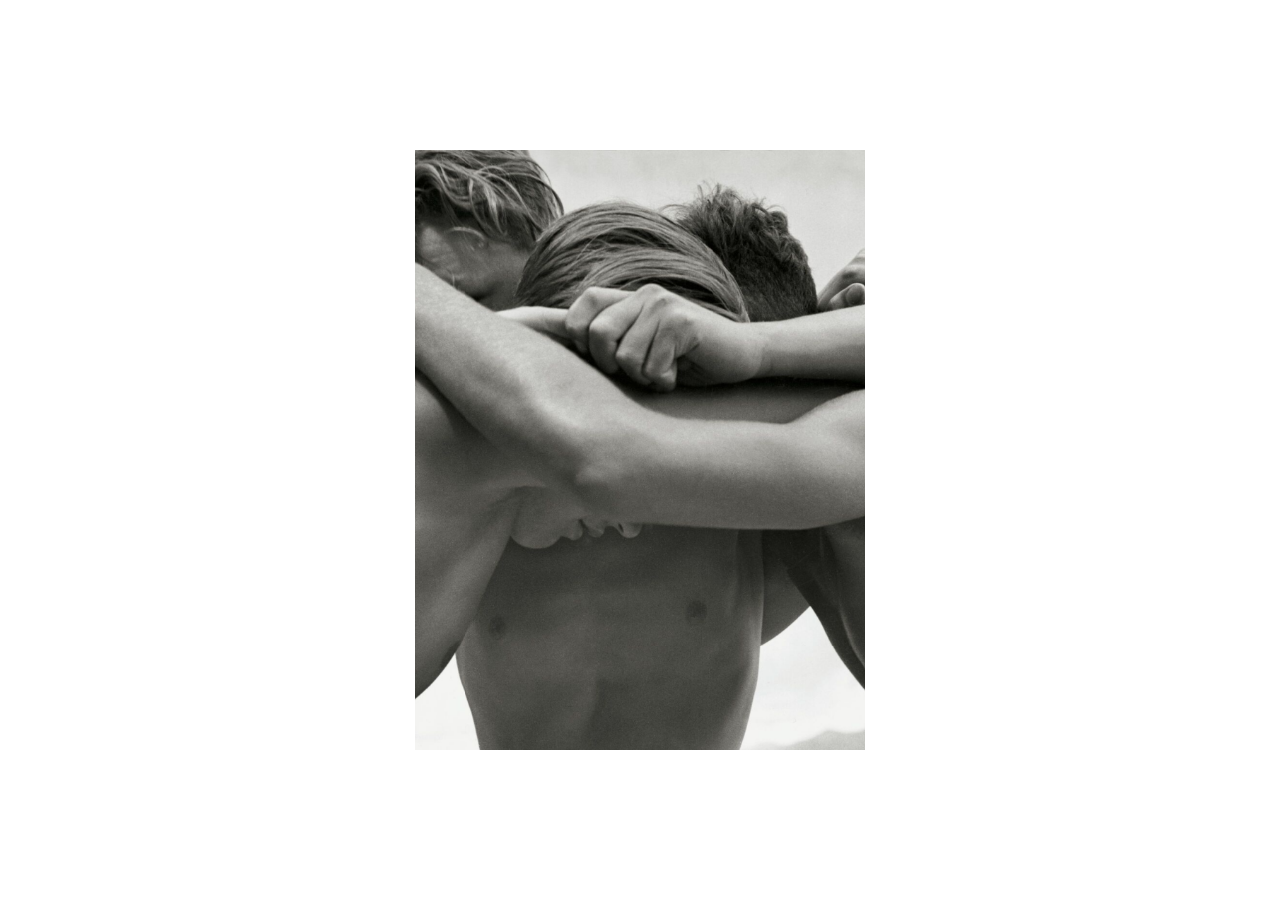
==== index.html @ fc48e7fa "moved folder back" ====
<!DOCTYPE html>
<html lang="en">
<head>
    <meta charset="UTF-8">
    <meta name="viewport" content="width=device-width, initial-scale=1.0">
    <title>Photographers In Fashion</title>
    <link rel="stylesheet" href="styles.css">
    <!-- Opengraph image -->
    <meta property="og:title" content="Photographers In Fashion">
    <meta property="og:description" content="A directory of fashion photographers">
    <meta property="og:url" content="https://www.photographersinfashion.com">
    <meta property="og:image" content="https://i.imgur.com/vvvrTBa.png">
    <meta property="og:site_name" content="Photographers In Fashion">
    <meta name="twitter:card" content="summary_large_image">
    <meta property="twitter:title" content="Photographers In Fashion">
    <meta property="twitter:description" content="A directory of fashion photographers">
    <meta property="twitter:image" content="https://i.imgur.com/vvvrTBa.png">
    <!--Google Fonts -->
    <link rel="preconnect" href="https://fonts.googleapis.com">
    <link rel="preconnect" href="https://fonts.gstatic.com" crossorigin>
    <link href="https://fonts.googleapis.com/css2?family=Baskervville:ital@0;1&display=swap" rel="stylesheet">
    <link href="https://fonts.googleapis.com/css2?family=Anton&family=Baskervville:ital@0;1&display=swap" rel="stylesheet">
    <!-- Favicon -->
    <link rel="icon" href="https://i.imgur.com/HeJsf5F.png" type="image/x-icon">
    <!-- Google tag (gtag.js) -->
    <script async src="https://www.googletagmanager.com/gtag/js?id=G-CCF45LTZXL"></script>
    <script>
      window.dataLayer = window.dataLayer || [];
      function gtag(){dataLayer.push(arguments);}
      gtag('js', new Date());

      gtag('config', 'G-CCF45LTZXL');
    </script>

</head>
<body>
    <div class="splash">
    <div class="container">
        <div class="image-box"><img src="images/bailey.png" alt="Image description"></div>
        <div class="image-box"><img src="images/faye.png" alt="Image description"></div>
        <div class="image-box"><img src="images/irving.png" alt="Image description"></div>
        <div class="image-box"><img src="images/herbert.png" alt="Image description"></div>
        <div class="image-box"><img src="images/kate.png" alt="Image description"></div>
        <div class="image-box"><img src="images/testino.png" alt="Image description"></div>
        <div class="image-box"><img src="images/herbert2.png" alt="Image description"></div>
        <div class="image-box"><img src="images/naomi.png" alt="Image description"></div>
        <div class="image-box"><img src="images/testino3.png" alt="Image description"></div>
        <div class="image-box"><img src="images/andy.png" alt="Image description"></div>
        <div class="image-box"><img src="images/sarah.png" alt="Image description"></div>
        <div class="image-box"><img src="images/jeurgen.png" alt="Image description"></div>
        <div class="image-box"><img src="images/karl.png" alt="Image description"></div>
        <div class="image-box"><img src="images/naomi2.png" alt="Image description"></div>
        <div class="image-box"><img src="images/picasso.png" alt="Image description"></div>
        <!-- More image boxes -->
    </div>
 <script>
    window.onload = function() {
        var currentIndex = 0;
        var images = document.querySelectorAll('.container .image-box');
        var interval = 200; // Interval in milliseconds
        var totalImages = images.length;
        var imagesShown = 0;

        function showNextImage() {
            // Hide the current image
            if (currentIndex < images.length) {
                images[currentIndex].style.display = 'none';
            }

            // Increment the index and the counter
            currentIndex++;
            imagesShown++;

            if (currentIndex >= images.length) {
                if (imagesShown >= totalImages) {
                    // Redirect to a new page after the last image
                    window.location.href = 'signup.html'; // Change to your desired URL
                    return;
                }
                currentIndex = 0;
            }

            // Show the next image
            images[currentIndex].style.display = 'block';
        }

        // Initially show the first image and hide others
        images.forEach((img, index) => {
            img.style.display = index === 0 ? 'block' : 'none';
        });

        // Set the interval for the slideshow
        setInterval(showNextImage, interval);
    };
</script>

</body>
</html>
---- styles.css ----
body {
    margin: 0;
}

.container {
    display: flex; /* or 'grid' */
    flex-wrap: wrap;
    justify-content: center;
    align-items: center;
    width: 100%; /* Adjust as needed */
    height: 100vh;
    margin: auto; /* Centering the container */
    
}

.image-box {
    width: 450px; /* Adjust the size as needed */
    height: 600px; /* Adjust the size as needed */
    margin: 5px;
    transition: all 0.9s ease-in-out;   
}

.image-box img {
    width: 100%;
    height: 100%;
    object-fit: cover; /* This ensures the aspect ratio is maintained */
}

/* Optional: Styling for hidden images */
.image-box[style*="display: none"] {
    display: none;
    opacity: 0;
}
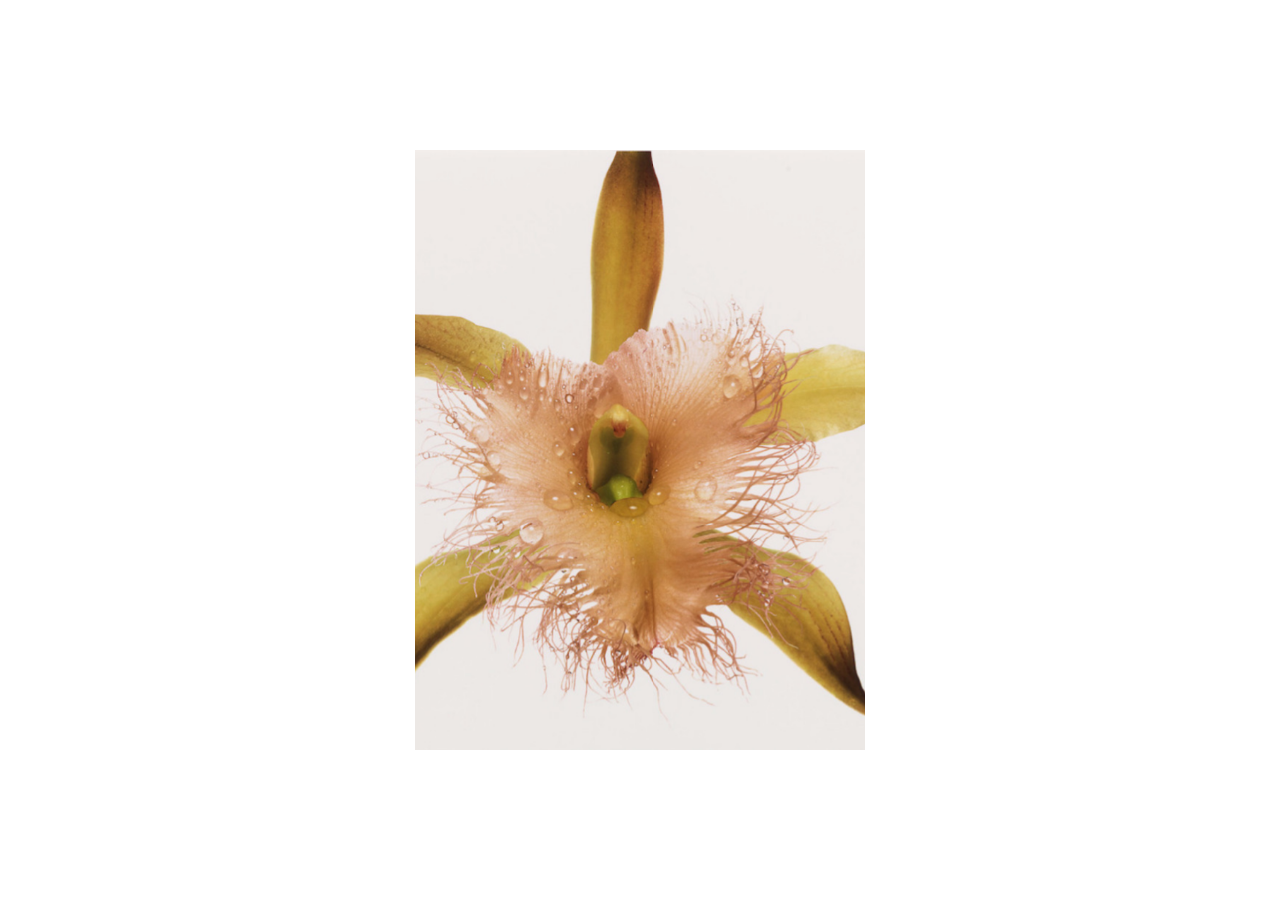
==== commit fac02b3c: "deleted and readded files" ====
--- a/index.html
+++ b/index.html
@@ -34,7 +34,7 @@
 
 </head>
 <body>
-    <div class="splash">
+    <div class="maincontainer">
     <div class="container">
         <div class="image-box"><img src="images/bailey.png" alt="Image description"></div>
         <div class="image-box"><img src="images/faye.png" alt="Image description"></div>
@@ -53,46 +53,7 @@
         <div class="image-box"><img src="images/picasso.png" alt="Image description"></div>
         <!-- More image boxes -->
     </div>
- <script>
-    window.onload = function() {
-        var currentIndex = 0;
-        var images = document.querySelectorAll('.container .image-box');
-        var interval = 200; // Interval in milliseconds
-        var totalImages = images.length;
-        var imagesShown = 0;
-
-        function showNextImage() {
-            // Hide the current image
-            if (currentIndex < images.length) {
-                images[currentIndex].style.display = 'none';
-            }
-
-            // Increment the index and the counter
-            currentIndex++;
-            imagesShown++;
-
-            if (currentIndex >= images.length) {
-                if (imagesShown >= totalImages) {
-                    // Redirect to a new page after the last image
-                    window.location.href = 'signup.html'; // Change to your desired URL
-                    return;
-                }
-                currentIndex = 0;
-            }
-
-            // Show the next image
-            images[currentIndex].style.display = 'block';
-        }
-
-        // Initially show the first image and hide others
-        images.forEach((img, index) => {
-            img.style.display = index === 0 ? 'block' : 'none';
-        });
-
-        // Set the interval for the slideshow
-        setInterval(showNextImage, interval);
-    };
-</script>
-
+    </div>
+    <script src="script.js"></script>
 </body>
 </html>
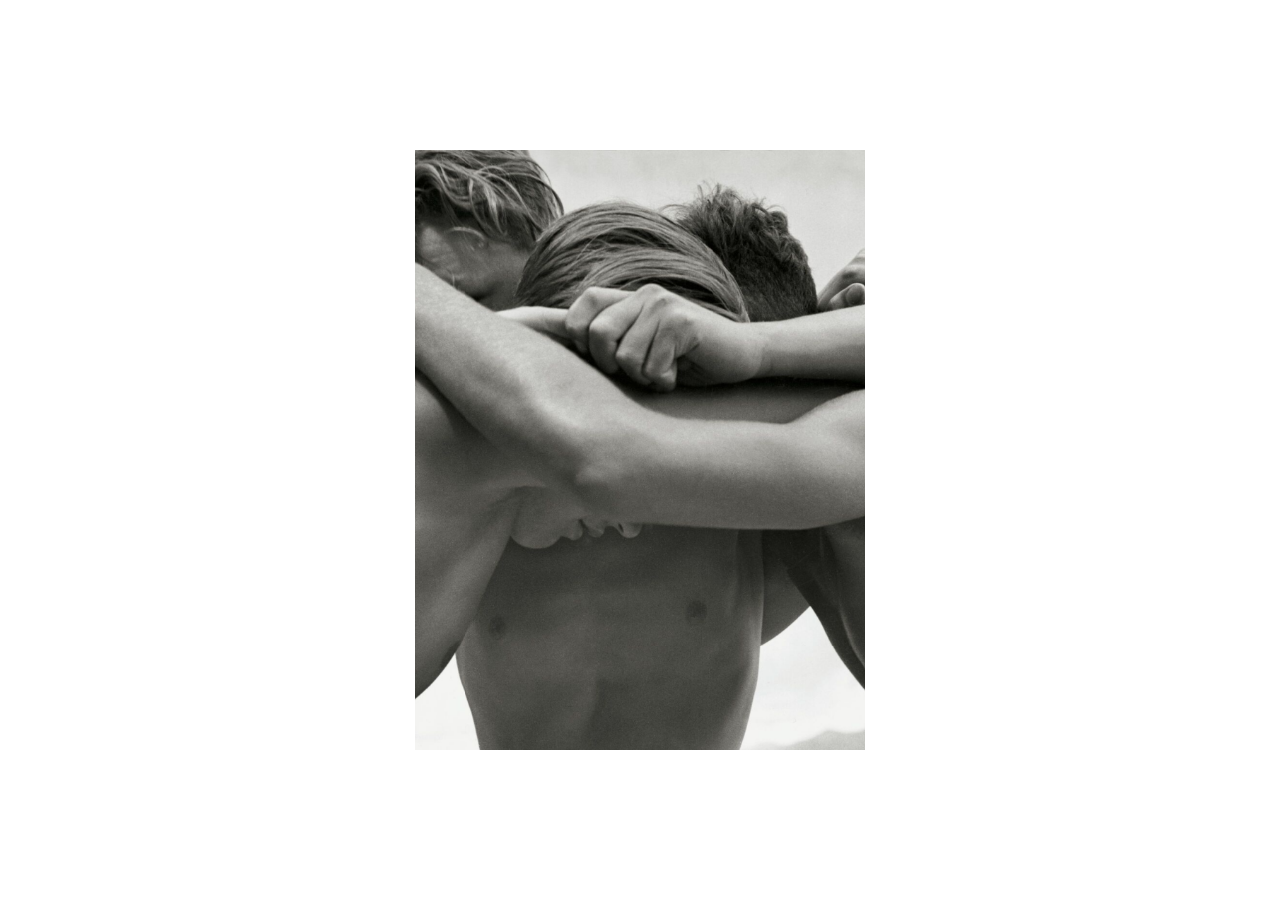
==== commit 46f5357a: "html" ====
--- a/index.html
+++ b/index.html
@@ -36,21 +36,21 @@
 <body>
     <div class="maincontainer">
     <div class="container">
-        <div class="image-box"><img src="images/bailey.png" alt="Image description"></div>
-        <div class="image-box"><img src="images/faye.png" alt="Image description"></div>
-        <div class="image-box"><img src="images/irving.png" alt="Image description"></div>
-        <div class="image-box"><img src="images/herbert.png" alt="Image description"></div>
-        <div class="image-box"><img src="images/kate.png" alt="Image description"></div>
-        <div class="image-box"><img src="images/testino.png" alt="Image description"></div>
-        <div class="image-box"><img src="images/herbert2.png" alt="Image description"></div>
-        <div class="image-box"><img src="images/naomi.png" alt="Image description"></div>
-        <div class="image-box"><img src="images/testino3.png" alt="Image description"></div>
-        <div class="image-box"><img src="images/andy.png" alt="Image description"></div>
-        <div class="image-box"><img src="images/sarah.png" alt="Image description"></div>
-        <div class="image-box"><img src="images/jeurgen.png" alt="Image description"></div>
-        <div class="image-box"><img src="images/karl.png" alt="Image description"></div>
-        <div class="image-box"><img src="images/naomi2.png" alt="Image description"></div>
-        <div class="image-box"><img src="images/picasso.png" alt="Image description"></div>
+        <div class="image-box"><img src="images/bailey.png" alt="Image description" loading="eager"></div>
+        <div class="image-box"><img src="images/faye.png" alt="Image description" loading="lazy"></div>
+        <div class="image-box"><img src="images/irving.png" alt="Image description" loading="lazy"></div>
+        <div class="image-box"><img src="images/herbert.png" alt="Image description" loading="lazy"></div>
+        <div class="image-box"><img src="images/kate.png" alt="Image description" loading="lazy"></div>
+        <div class="image-box"><img src="images/testino.png" alt="Image description" loading="lazy"></div>
+        <div class="image-box"><img src="images/herbert2.png" alt="Image description" loading="lazy"></div>
+        <div class="image-box"><img src="images/naomi.png" alt="Image description" loading="lazy"></div>
+        <div class="image-box"><img src="images/testino3.png" alt="Image description" loading="lazy"></div>
+        <div class="image-box"><img src="images/andy.png" alt="Image description" loading="lazy"></div>
+        <div class="image-box"><img src="images/sarah.png" alt="Image description" loading="lazy"></div>
+        <div class="image-box"><img src="images/jeurgen.png" alt="Image description" loading="lazy"></div>
+        <div class="image-box"><img src="images/karl.png" alt="Image description" loading="lazy"></div>
+        <div class="image-box"><img src="images/naomi2.png" alt="Image description" loading="lazy"></div>
+        <div class="image-box"><img src="images/picasso.png" alt="Image description" loading="lazy"></div>
         <!-- More image boxes -->
     </div>
     </div>
--- a/styles.css
+++ b/styles.css
@@ -14,10 +14,16 @@
 }
 
 .image-box {
-    width: 450px; /* Adjust the size as needed */
-    height: 600px; /* Adjust the size as needed */
+    width: 450px;
+    height: 600px;
     margin: 5px;
-    transition: all 0.9s ease-in-out;   
+    transition: all 0.9s ease-in-out;
+    display: none; /* Hide all images initially */
+}
+
+/* Show only the first image-box */
+.container .image-box:first-child {
+    display: block;
 }
 
 .image-box img {
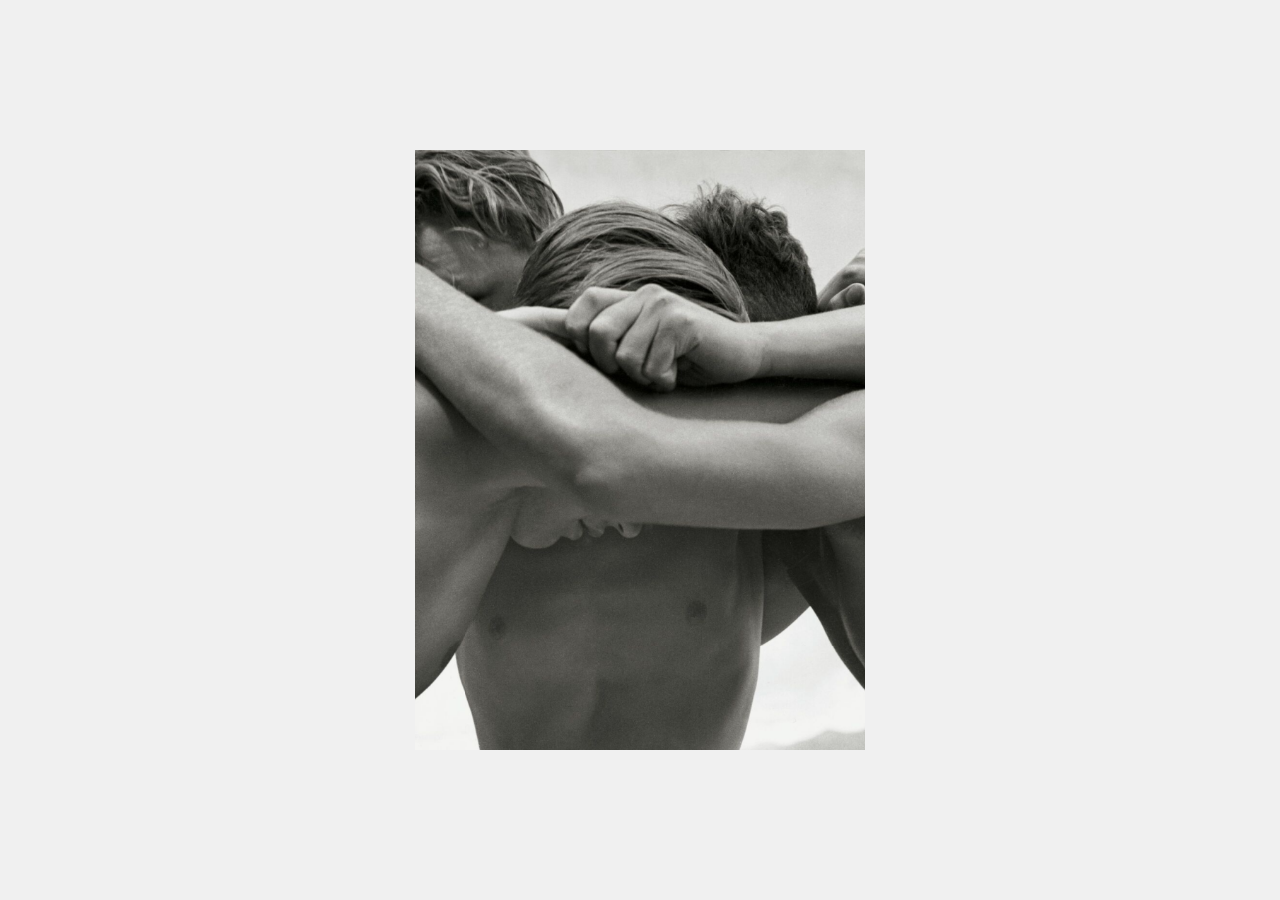
==== commit e4d30b39: "changes" ====
--- a/index.html
+++ b/index.html
@@ -34,25 +34,8 @@
 
 </head>
 <body>
-    <div class="maincontainer">
-    <div class="container">
-        <div class="image-box"><img src="images/bailey.png" alt="Image description" loading="eager"></div>
-        <div class="image-box"><img src="images/faye.png" alt="Image description" loading="lazy"></div>
-        <div class="image-box"><img src="images/irving.png" alt="Image description" loading="lazy"></div>
-        <div class="image-box"><img src="images/herbert.png" alt="Image description" loading="lazy"></div>
-        <div class="image-box"><img src="images/kate.png" alt="Image description" loading="lazy"></div>
-        <div class="image-box"><img src="images/testino.png" alt="Image description" loading="lazy"></div>
-        <div class="image-box"><img src="images/herbert2.png" alt="Image description" loading="lazy"></div>
-        <div class="image-box"><img src="images/naomi.png" alt="Image description" loading="lazy"></div>
-        <div class="image-box"><img src="images/testino3.png" alt="Image description" loading="lazy"></div>
-        <div class="image-box"><img src="images/andy.png" alt="Image description" loading="lazy"></div>
-        <div class="image-box"><img src="images/sarah.png" alt="Image description" loading="lazy"></div>
-        <div class="image-box"><img src="images/jeurgen.png" alt="Image description" loading="lazy"></div>
-        <div class="image-box"><img src="images/karl.png" alt="Image description" loading="lazy"></div>
-        <div class="image-box"><img src="images/naomi2.png" alt="Image description" loading="lazy"></div>
-        <div class="image-box"><img src="images/picasso.png" alt="Image description" loading="lazy"></div>
-        <!-- More image boxes -->
-    </div>
+    <div id="image-container">
+        <img id="image" src="bailey.png" alt="Image"/>
     </div>
     <script src="script.js"></script>
 </body>
--- a/styles.css
+++ b/styles.css
@@ -1,39 +1,24 @@
-body {
-    margin: 0;
+body, html {
+  height: 100%;
+  margin: 0;
+  display: flex;
+  justify-content: center;
+  align-items: center;
+  background-color: #f0f0f0; /* Example background color */
 }
 
-.container {
-    display: flex; /* or 'grid' */
-    flex-wrap: wrap;
-    justify-content: center;
-    align-items: center;
-    width: 100%; /* Adjust as needed */
-    height: 100vh;
-    margin: auto; /* Centering the container */
-    
+#image-container {
+  width: 450px;
+  height: 600px;
+  overflow: hidden;
+  position: relative;
 }
 
-.image-box {
-    width: 450px;
-    height: 600px;
-    margin: 5px;
-    transition: all 0.9s ease-in-out;
-    display: none; /* Hide all images initially */
+img {
+  width: 100%;
+  height: 100%;
+  position: absolute;
+  transition: opacity 1.5s;
+  object-fit: cover;
 }
 
-/* Show only the first image-box */
-.container .image-box:first-child {
-    display: block;
-}
-
-.image-box img {
-    width: 100%;
-    height: 100%;
-    object-fit: cover; /* This ensures the aspect ratio is maintained */
-}
-
-/* Optional: Styling for hidden images */
-.image-box[style*="display: none"] {
-    display: none;
-    opacity: 0;
-}
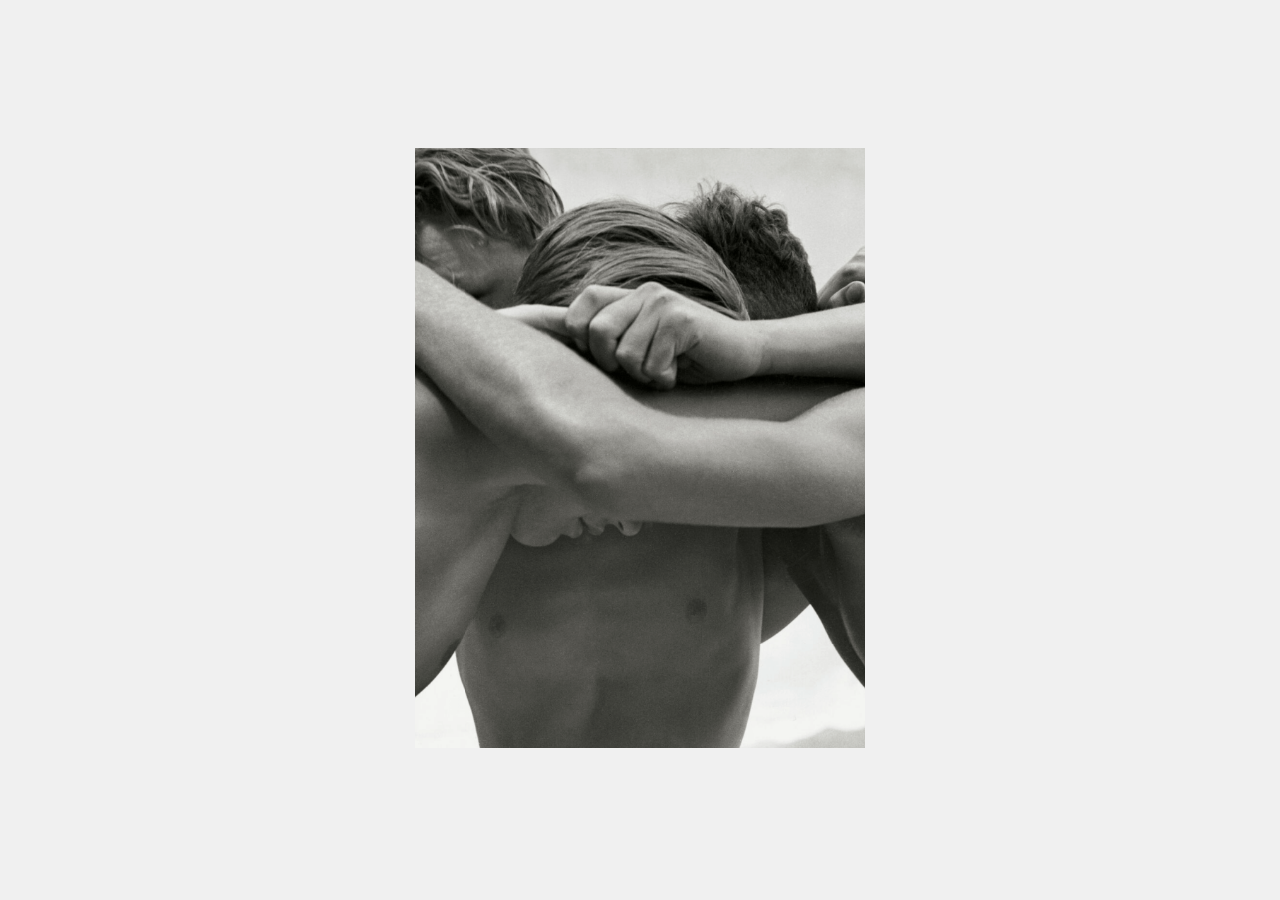
==== commit 0974499c: "added changes" ====
--- a/index.html
+++ b/index.html
@@ -34,8 +34,25 @@
 
 </head>
 <body>
-    <div id="image-container">
-        <img id="image" src="bailey.png" alt="Image"/>
+    <div class="maincontainer">
+    <div class="container">
+        <div class="image-box"><img src="bailey.png" alt="Image description" ></div>
+        <div class="image-box"><img src="faye.png" alt="Image description"></div>
+        <div class="image-box"><img src="irving.png" alt="Image description"></div>
+        <div class="image-box"><img src="herbert.png" alt="Image description"></div>
+        <div class="image-box"><img src="kate.png" alt="Image description"></div>
+        <div class="image-box"><img src="testino.png" alt="Image description"></div>
+        <div class="image-box"><img src="herbert2.png" alt="Image description"></div>
+        <div class="image-box"><img src="naomi.png" alt="Image description"></div>
+        <div class="image-box"><img src="testino3.png" alt="Image description"></div>
+        <div class="image-box"><img src="andy.png" alt="Image description"></div>
+        <div class="image-box"><img src="sarah.png" alt="Image description"></div>
+        <div class="image-box"><img src="jeurgen.png" alt="Image description"></div>
+        <div class="image-box"><img src="karl.png" alt="Image description"></div>
+        <div class="image-box"><img src="naomi2.png" alt="Image description"></div>
+        <div class="image-box"><img src="picasso.png" alt="Image description"></div>
+        <!-- More image boxes -->
+    </div>
     </div>
     <script src="script.js"></script>
 </body>
--- a/styles.css
+++ b/styles.css
@@ -7,18 +7,22 @@
   background-color: #f0f0f0; /* Example background color */
 }
 
-#image-container {
+/* Optional: Style the container */
+.container {
+  max-width: 600px; /* Adjust the width as needed */
+  margin: auto;
+  position: relative; 
+}
+
+
+img {
   width: 450px;
   height: 600px;
-  overflow: hidden;
-  position: relative;
-}
-
-img {
-  width: 100%;
-  height: 100%;
-  position: absolute;
-  transition: opacity 1.5s;
   object-fit: cover;
 }
 
+.image-box {
+  display: none; /* Hide all images initially */
+  text-align: center; /* Center the images */
+}
+
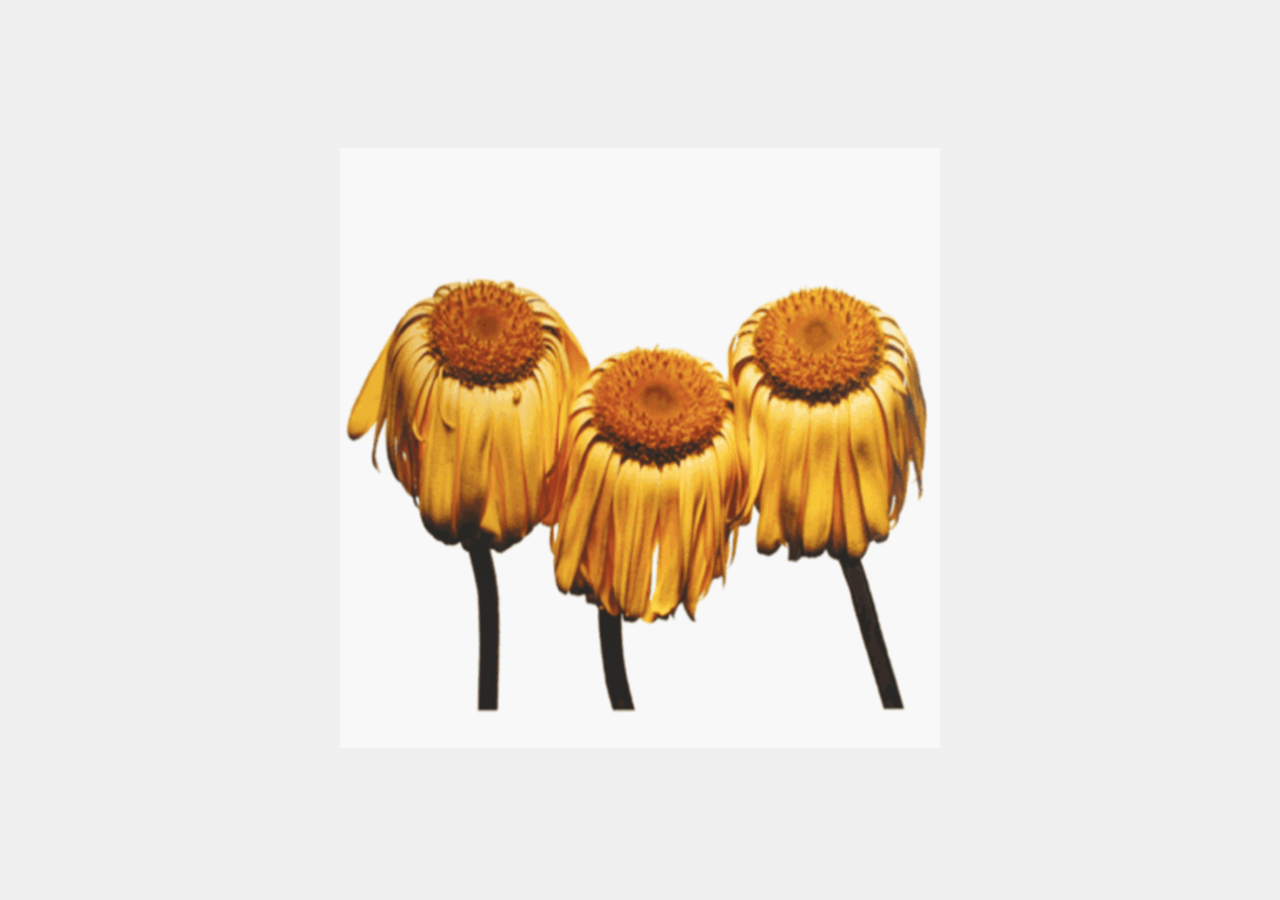
==== commit 1431f7d5: "gif" ====
--- a/index.html
+++ b/index.html
@@ -36,22 +36,7 @@
 <body>
     <div class="maincontainer">
     <div class="container">
-        <div class="image-box"><img src="bailey.png" alt="Image description" ></div>
-        <div class="image-box"><img src="faye.png" alt="Image description"></div>
-        <div class="image-box"><img src="irving.png" alt="Image description"></div>
-        <div class="image-box"><img src="herbert.png" alt="Image description"></div>
-        <div class="image-box"><img src="kate.png" alt="Image description"></div>
-        <div class="image-box"><img src="testino.png" alt="Image description"></div>
-        <div class="image-box"><img src="herbert2.png" alt="Image description"></div>
-        <div class="image-box"><img src="naomi.png" alt="Image description"></div>
-        <div class="image-box"><img src="testino3.png" alt="Image description"></div>
-        <div class="image-box"><img src="andy.png" alt="Image description"></div>
-        <div class="image-box"><img src="sarah.png" alt="Image description"></div>
-        <div class="image-box"><img src="jeurgen.png" alt="Image description"></div>
-        <div class="image-box"><img src="karl.png" alt="Image description"></div>
-        <div class="image-box"><img src="naomi2.png" alt="Image description"></div>
-        <div class="image-box"><img src="picasso.png" alt="Image description"></div>
-        <!-- More image boxes -->
+        <div class="image-box"><img src="images.gif" alt="Image description"></div>
     </div>
     </div>
     <script src="script.js"></script>
--- a/styles.css
+++ b/styles.css
@@ -16,7 +16,7 @@
 
 
 img {
-  width: 450px;
+  width: 600px;
   height: 600px;
   object-fit: cover;
 }
